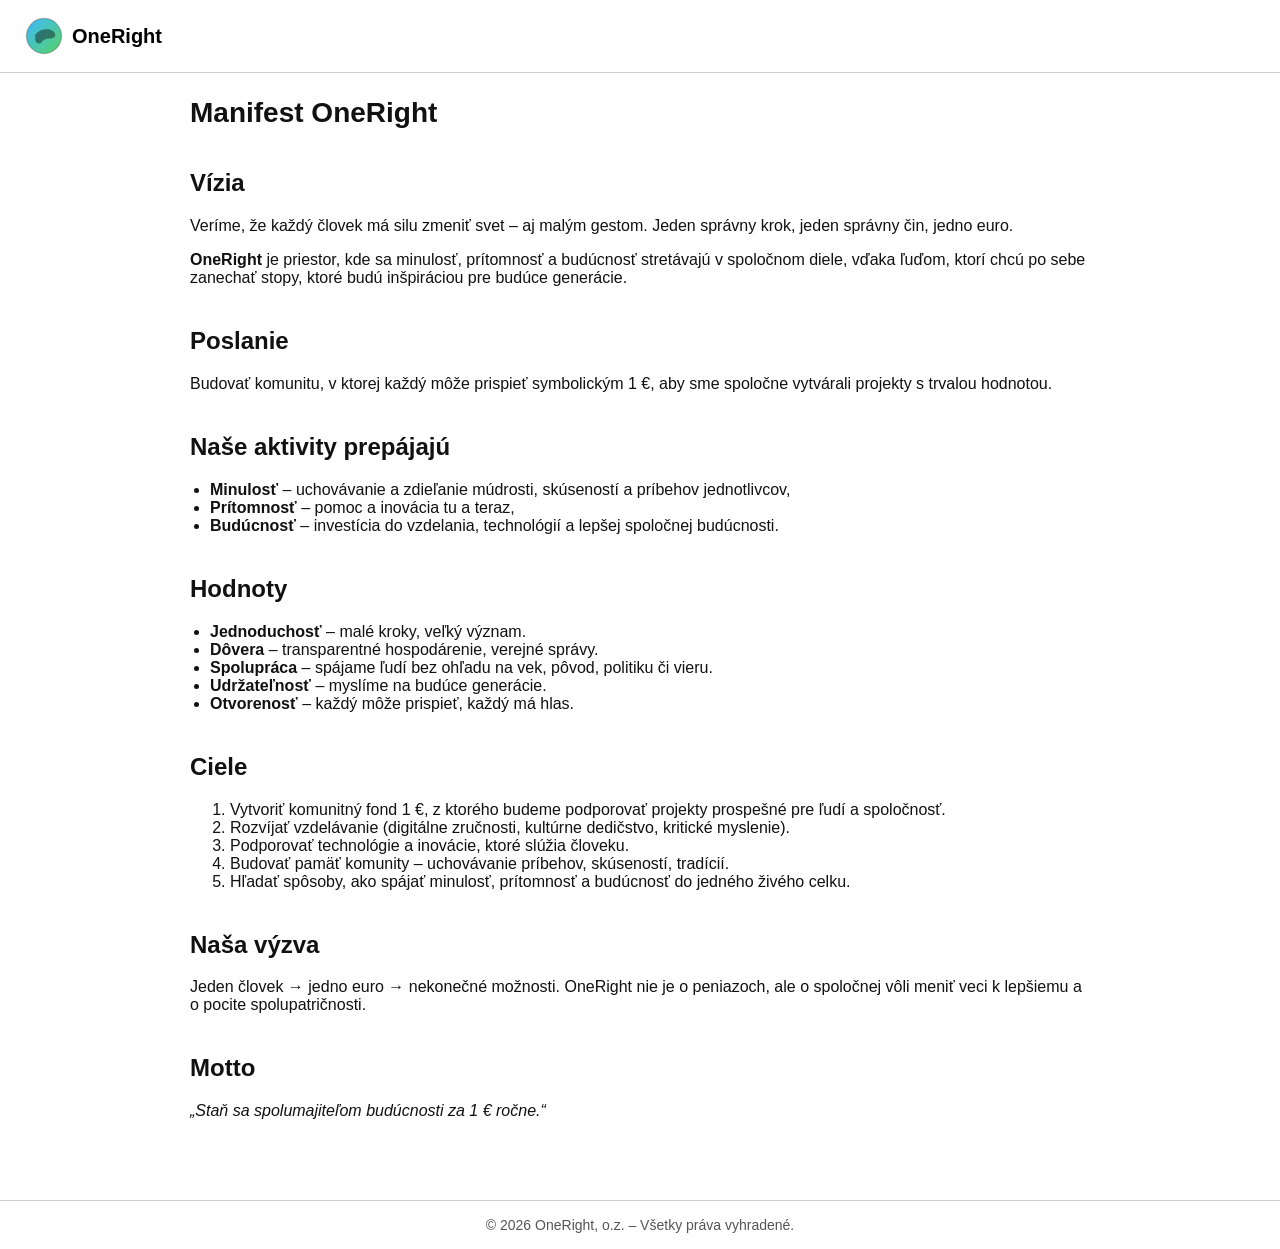
==== index.html @ 9db310a9 "Rename one_right_uvodna_stranka_index.html to index.html" ====
<!doctype html>
<html lang="sk">
<head>
  <meta charset="utf-8" />
  <meta name="viewport" content="width=device-width, initial-scale=1" />
  <title>OneRight | Staň sa spolumajiteľom budúcnosti za 1 € ročne</title>
  <meta name="description" content="Občianske združenie OneRight – komunita, kde sa minulosť, prítomnosť a budúcnosť stretávajú v spoločnom diele. Stačí 1 € ročne." />
  <meta name="theme-color" content="#0f172a" />
  <style>
    body{font-family:Arial, sans-serif; margin:0; background:#fff; color:#111;}
    header{display:flex; justify-content:space-between; align-items:center; padding:16px 24px; border-bottom:1px solid #ccc;}
    .logo{display:flex; align-items:center; text-decoration:none; color:#000; font-weight:700; font-size:20px;}
    .logo svg{width:40px; height:40px; margin-right:8px;}
    main{max-width:900px; margin:auto; padding:24px;}
    h1{font-size:28px; margin-top:0;}
    h2{margin-top:40px;}
    ul{padding-left:20px;}
    footer{margin-top:40px; padding:16px; border-top:1px solid #ccc; font-size:14px; color:#555; text-align:center;}
  </style>
</head>
<body>
  <header>
    <a href="#" class="logo" aria-label="OneRight – domov">
      <!-- Farebné logo O = planéta Zem -->
      <svg viewBox="0 0 64 64" xmlns="http://www.w3.org/2000/svg" aria-hidden="true">
        <defs>
          <linearGradient id="g" x1="0" y1="0" x2="1" y2="1">
            <stop offset="0%" stop-color="#3fb8ff"/>
            <stop offset="100%" stop-color="#56d364"/>
          </linearGradient>
        </defs>
        <circle cx="32" cy="32" r="28" fill="url(#g)" stroke="rgba(0,0,0,.25)" stroke-width="2"/>
        <path d="M18 30c6-8 16-10 24-8 6 2 8 5 8 8 0 5-5 6-10 6s-9 2-12 6-10 2-10-4c0-3 0-6 0-8z" fill="rgba(11,20,13,.45)"/>
      </svg>
      OneRight
    </a>
  </header>

  <main>
    <h1>Manifest OneRight</h1>
    <h2>Vízia</h2>
    <p>Veríme, že každý človek má silu zmeniť svet – aj malým gestom. Jeden správny krok, jeden správny čin, jedno euro.</p>
    <p><strong>OneRight</strong> je priestor, kde sa minulosť, prítomnosť a budúcnosť stretávajú v spoločnom diele, vďaka ľuďom, ktorí chcú po sebe zanechať stopy, ktoré budú inšpiráciou pre budúce generácie.</p>

    <h2>Poslanie</h2>
    <p>Budovať komunitu, v ktorej každý môže prispieť symbolickým 1 €, aby sme spoločne vytvárali projekty s trvalou hodnotou.</p>

    <h2>Naše aktivity prepájajú</h2>
    <ul>
      <li><strong>Minulosť</strong> – uchovávanie a zdieľanie múdrosti, skúseností a príbehov jednotlivcov,</li>
      <li><strong>Prítomnosť</strong> – pomoc a inovácia tu a teraz,</li>
      <li><strong>Budúcnosť</strong> – investícia do vzdelania, technológií a lepšej spoločnej budúcnosti.</li>
    </ul>

    <h2>Hodnoty</h2>
    <ul>
      <li><strong>Jednoduchosť</strong> – malé kroky, veľký význam.</li>
      <li><strong>Dôvera</strong> – transparentné hospodárenie, verejné správy.</li>
      <li><strong>Spolupráca</strong> – spájame ľudí bez ohľadu na vek, pôvod, politiku či vieru.</li>
      <li><strong>Udržateľnosť</strong> – myslíme na budúce generácie.</li>
      <li><strong>Otvorenosť</strong> – každý môže prispieť, každý má hlas.</li>
    </ul>

    <h2>Ciele</h2>
    <ol>
      <li>Vytvoriť komunitný fond 1 €, z ktorého budeme podporovať projekty prospešné pre ľudí a spoločnosť.</li>
      <li>Rozvíjať vzdelávanie (digitálne zručnosti, kultúrne dedičstvo, kritické myslenie).</li>
      <li>Podporovať technológie a inovácie, ktoré slúžia človeku.</li>
      <li>Budovať pamäť komunity – uchovávanie príbehov, skúseností, tradícií.</li>
      <li>Hľadať spôsoby, ako spájať minulosť, prítomnosť a budúcnosť do jedného živého celku.</li>
    </ol>

    <h2>Naša výzva</h2>
    <p>Jeden človek → jedno euro → nekonečné možnosti. OneRight nie je o peniazoch, ale o spoločnej vôli meniť veci k lepšiemu a o pocite spolupatričnosti.</p>

    <h2>Motto</h2>
    <p><em>„Staň sa spolumajiteľom budúcnosti za 1 € ročne.“</em></p>
  </main>

  <footer>
    © <span id="year"></span> OneRight, o.z. – Všetky práva vyhradené.
  </footer>

  <script>
    document.getElementById('year').textContent = new Date().getFullYear();
  </script>
</body>
</html>
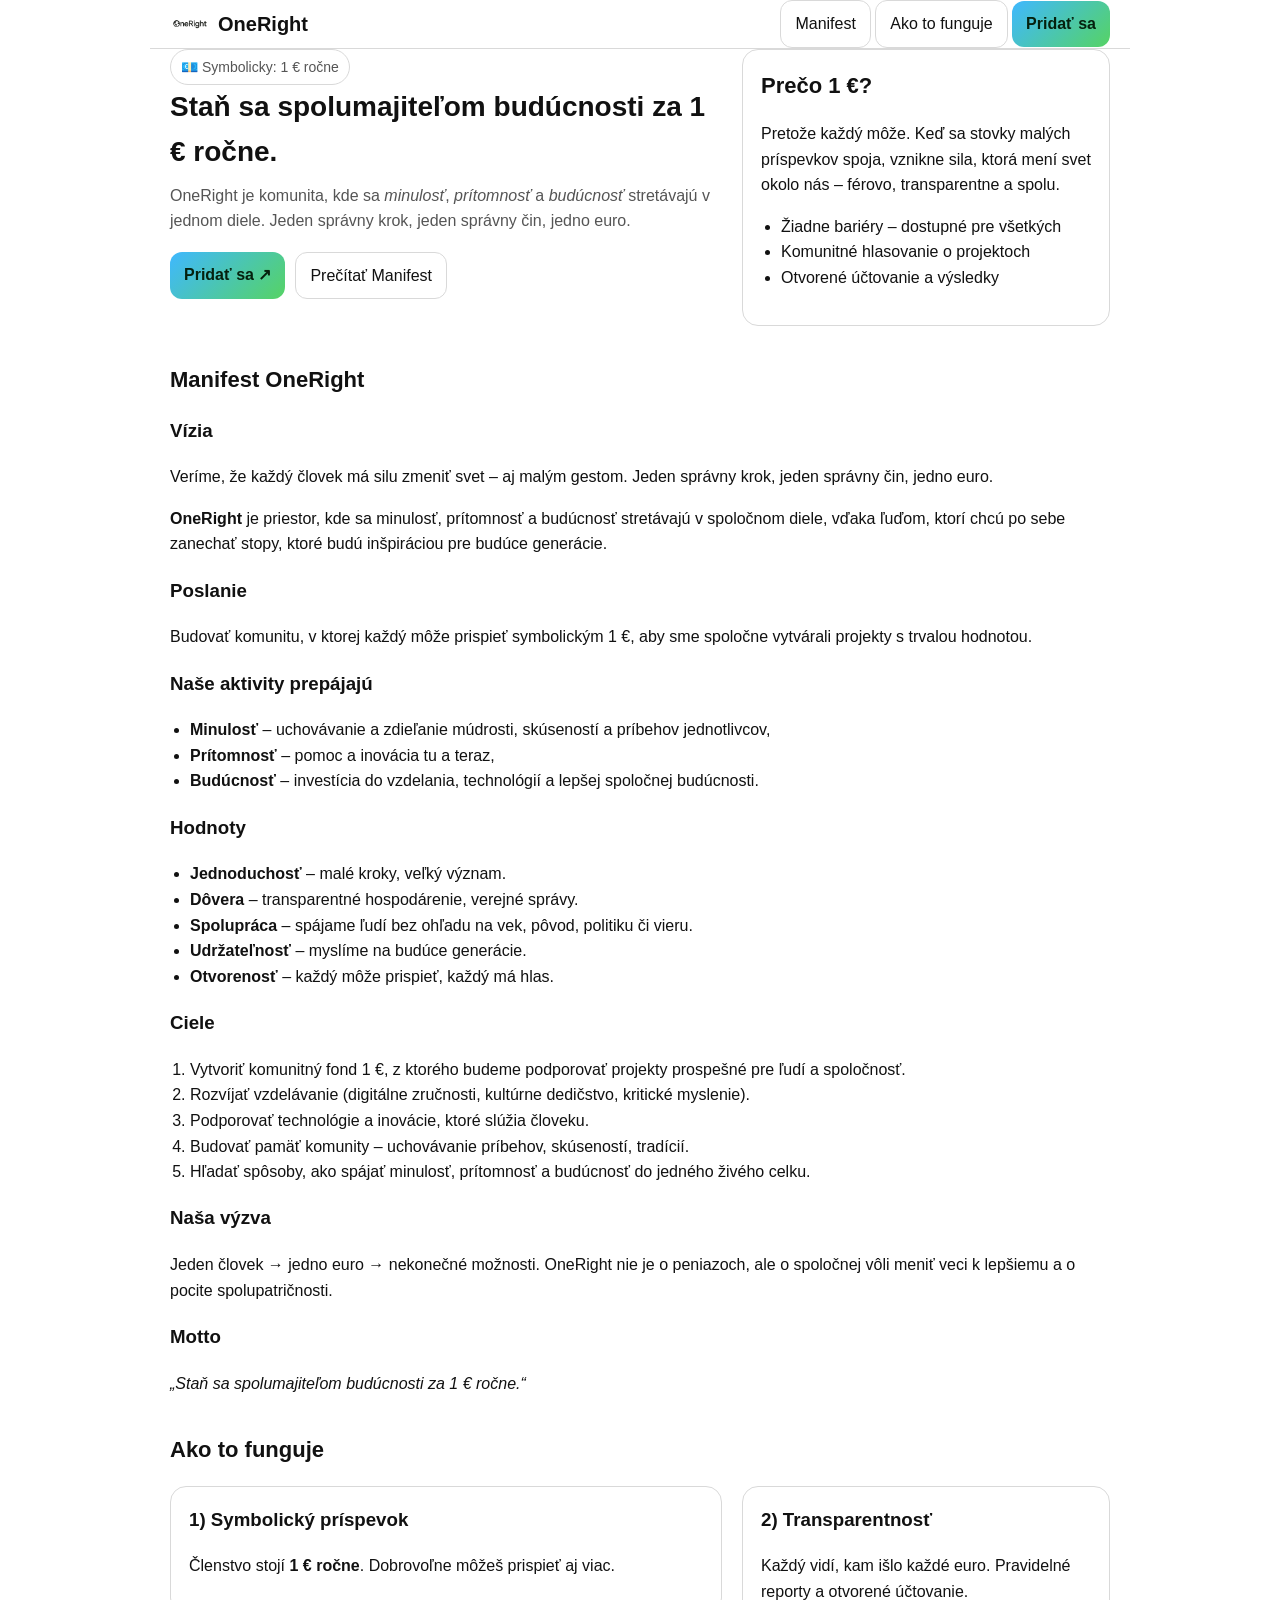
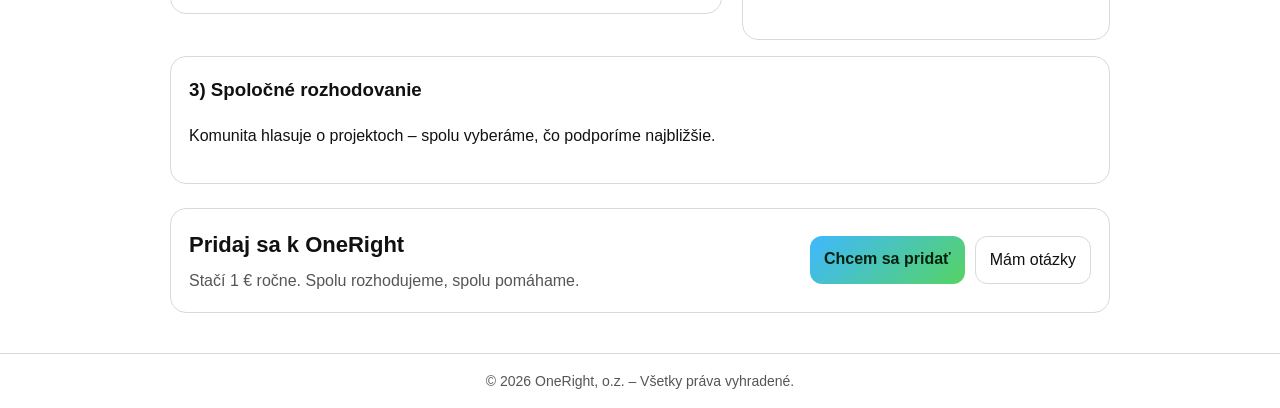
==== commit d7f8273b: "index.html" ====
--- a/index.html
+++ b/index.html
@@ -6,75 +6,146 @@
   <title>OneRight | Staň sa spolumajiteľom budúcnosti za 1 € ročne</title>
   <meta name="description" content="Občianske združenie OneRight – komunita, kde sa minulosť, prítomnosť a budúcnosť stretávajú v spoločnom diele. Stačí 1 € ročne." />
   <meta name="theme-color" content="#0f172a" />
+  <!-- Ak neskôr pridáš favicon.ico, odkomentuj nasledujúci riadok -->
+  <!-- <link rel="icon" href="favicon.ico" type="image/x-icon"> -->
+
   <style>
-    body{font-family:Arial, sans-serif; margin:0; background:#fff; color:#111;}
-    header{display:flex; justify-content:space-between; align-items:center; padding:16px 24px; border-bottom:1px solid #ccc;}
-    .logo{display:flex; align-items:center; text-decoration:none; color:#000; font-weight:700; font-size:20px;}
-    .logo svg{width:40px; height:40px; margin-right:8px;}
-    main{max-width:900px; margin:auto; padding:24px;}
-    h1{font-size:28px; margin-top:0;}
-    h2{margin-top:40px;}
-    ul{padding-left:20px;}
-    footer{margin-top:40px; padding:16px; border-top:1px solid #ccc; font-size:14px; color:#555; text-align:center;}
+    :root{
+      --text:#111;
+      --muted:#555;
+      --border:#d9d9d9;
+      --bg:#ffffff;
+      --brand1:#3fb8ff;
+      --brand2:#56d364;
+      --radius:16px;
+    }
+    *{box-sizing:border-box}
+    body{font-family:Arial,Helvetica,sans-serif;margin:0;background:var(--bg);color:var(--text);line-height:1.6}
+    a{color:inherit}
+    .container{max-width:980px;margin:auto;padding:0 20px}
+    header{display:flex;justify-content:space-between;align-items:center;padding:16px 24px;border-bottom:1px solid var(--border);position:sticky;top:0;background:rgba(255,255,255,.9);backdrop-filter:saturate(1.2) blur(6px);z-index:10}
+    .logo{display:flex;align-items:center;text-decoration:none;font-weight:700;font-size:20px}
+    .logo img{height:40px;width:auto;margin-right:8px;display:block}
+    main{padding:28px 0}
+    h1{font-size:28px;margin:0 0 8px}
+    h2{margin-top:36px;font-size:22px}
+    p.lead{color:var(--muted);margin:8px 0 18px}
+    .pill{display:inline-block;padding:6px 10px;border:1px solid var(--border);border-radius:999px;color:var(--muted);font-size:14px}
+    .card{border:1px solid var(--border);border-radius:var(--radius);padding:18px}
+    .grid-2{display:grid;grid-template-columns:1.2fr .8fr;gap:20px;align-items:start}
+    ul,ol{padding-left:20px}
+    .cta-row{display:flex;gap:10px;flex-wrap:wrap;margin-top:12px}
+    .btn{display:inline-block;padding:10px 14px;border-radius:12px;border:1px solid var(--border);text-decoration:none}
+    .btn.primary{background:linear-gradient(135deg,var(--brand1),var(--brand2));color:#05210e;border:none;font-weight:700}
+    footer{margin-top:40px;border-top:1px solid var(--border);padding:16px;color:var(--muted);text-align:center;font-size:14px}
+    @media (max-width:900px){ .grid-2{grid-template-columns:1fr} }
   </style>
 </head>
 <body>
-  <header>
+  <header class="container">
     <a href="#" class="logo" aria-label="OneRight – domov">
-      <!-- Farebné logo O = planéta Zem -->
-      <svg viewBox="0 0 64 64" xmlns="http://www.w3.org/2000/svg" aria-hidden="true">
-        <defs>
-          <linearGradient id="g" x1="0" y1="0" x2="1" y2="1">
-            <stop offset="0%" stop-color="#3fb8ff"/>
-            <stop offset="100%" stop-color="#56d364"/>
-          </linearGradient>
-        </defs>
-        <circle cx="32" cy="32" r="28" fill="url(#g)" stroke="rgba(0,0,0,.25)" stroke-width="2"/>
-        <path d="M18 30c6-8 16-10 24-8 6 2 8 5 8 8 0 5-5 6-10 6s-9 2-12 6-10 2-10-4c0-3 0-6 0-8z" fill="rgba(11,20,13,.45)"/>
-      </svg>
+      <img src="OneRight_branch.png" alt="OneRight logo">
       OneRight
     </a>
+    <nav>
+      <a class="btn" href="#manifest">Manifest</a>
+      <a class="btn" href="#how">Ako to funguje</a>
+      <a class="btn primary" href="#join">Pridať sa</a>
+    </nav>
   </header>
 
-  <main>
-    <h1>Manifest OneRight</h1>
-    <h2>Vízia</h2>
-    <p>Veríme, že každý človek má silu zmeniť svet – aj malým gestom. Jeden správny krok, jeden správny čin, jedno euro.</p>
-    <p><strong>OneRight</strong> je priestor, kde sa minulosť, prítomnosť a budúcnosť stretávajú v spoločnom diele, vďaka ľuďom, ktorí chcú po sebe zanechať stopy, ktoré budú inšpiráciou pre budúce generácie.</p>
+  <main class="container">
+    <section class="grid-2">
+      <div>
+        <span class="pill">💶 Symbolicky: 1 € ročne</span>
+        <h1>Staň sa spolumajiteľom budúcnosti za 1 € ročne.</h1>
+        <p class="lead">OneRight je komunita, kde sa <em>minulosť</em>, <em>prítomnosť</em> a <em>budúcnosť</em> stretávajú v jednom diele. Jeden správny krok, jeden správny čin, jedno euro.</p>
+        <div class="cta-row">
+          <a class="btn primary" href="#join">Pridať sa ↗</a>
+          <a class="btn" href="#manifest">Prečítať Manifest</a>
+        </div>
+      </div>
+      <aside class="card">
+        <h2 style="margin-top:0">Prečo 1 €?</h2>
+        <p>Pretože každý môže. Keď sa stovky malých príspevkov spoja, vznikne sila, ktorá mení svet okolo nás – férovo, transparentne a spolu.</p>
+        <ul>
+          <li>Žiadne bariéry – dostupné pre všetkých</li>
+          <li>Komunitné hlasovanie o projektoch</li>
+          <li>Otvorené účtovanie a výsledky</li>
+        </ul>
+      </aside>
+    </section>
 
-    <h2>Poslanie</h2>
-    <p>Budovať komunitu, v ktorej každý môže prispieť symbolickým 1 €, aby sme spoločne vytvárali projekty s trvalou hodnotou.</p>
+    <section id="manifest">
+      <h2>Manifest OneRight</h2>
 
-    <h2>Naše aktivity prepájajú</h2>
-    <ul>
-      <li><strong>Minulosť</strong> – uchovávanie a zdieľanie múdrosti, skúseností a príbehov jednotlivcov,</li>
-      <li><strong>Prítomnosť</strong> – pomoc a inovácia tu a teraz,</li>
-      <li><strong>Budúcnosť</strong> – investícia do vzdelania, technológií a lepšej spoločnej budúcnosti.</li>
-    </ul>
+      <h3>Vízia</h3>
+      <p>Veríme, že každý človek má silu zmeniť svet – aj malým gestom. Jeden správny krok, jeden správny čin, jedno euro.</p>
+      <p><strong>OneRight</strong> je priestor, kde sa minulosť, prítomnosť a budúcnosť stretávajú v spoločnom diele, vďaka ľuďom, ktorí chcú po sebe zanechať stopy, ktoré budú inšpiráciou pre budúce generácie.</p>
 
-    <h2>Hodnoty</h2>
-    <ul>
-      <li><strong>Jednoduchosť</strong> – malé kroky, veľký význam.</li>
-      <li><strong>Dôvera</strong> – transparentné hospodárenie, verejné správy.</li>
-      <li><strong>Spolupráca</strong> – spájame ľudí bez ohľadu na vek, pôvod, politiku či vieru.</li>
-      <li><strong>Udržateľnosť</strong> – myslíme na budúce generácie.</li>
-      <li><strong>Otvorenosť</strong> – každý môže prispieť, každý má hlas.</li>
-    </ul>
+      <h3>Poslanie</h3>
+      <p>Budovať komunitu, v ktorej každý môže prispieť symbolickým 1 €, aby sme spoločne vytvárali projekty s trvalou hodnotou.</p>
 
-    <h2>Ciele</h2>
-    <ol>
-      <li>Vytvoriť komunitný fond 1 €, z ktorého budeme podporovať projekty prospešné pre ľudí a spoločnosť.</li>
-      <li>Rozvíjať vzdelávanie (digitálne zručnosti, kultúrne dedičstvo, kritické myslenie).</li>
-      <li>Podporovať technológie a inovácie, ktoré slúžia človeku.</li>
-      <li>Budovať pamäť komunity – uchovávanie príbehov, skúseností, tradícií.</li>
-      <li>Hľadať spôsoby, ako spájať minulosť, prítomnosť a budúcnosť do jedného živého celku.</li>
-    </ol>
+      <h3>Naše aktivity prepájajú</h3>
+      <ul>
+        <li><strong>Minulosť</strong> – uchovávanie a zdieľanie múdrosti, skúseností a príbehov jednotlivcov,</li>
+        <li><strong>Prítomnosť</strong> – pomoc a inovácia tu a teraz,</li>
+        <li><strong>Budúcnosť</strong> – investícia do vzdelania, technológií a lepšej spoločnej budúcnosti.</li>
+      </ul>
 
-    <h2>Naša výzva</h2>
-    <p>Jeden človek → jedno euro → nekonečné možnosti. OneRight nie je o peniazoch, ale o spoločnej vôli meniť veci k lepšiemu a o pocite spolupatričnosti.</p>
+      <h3>Hodnoty</h3>
+      <ul>
+        <li><strong>Jednoduchosť</strong> – malé kroky, veľký význam.</li>
+        <li><strong>Dôvera</strong> – transparentné hospodárenie, verejné správy.</li>
+        <li><strong>Spolupráca</strong> – spájame ľudí bez ohľadu na vek, pôvod, politiku či vieru.</li>
+        <li><strong>Udržateľnosť</strong> – myslíme na budúce generácie.</li>
+        <li><strong>Otvorenosť</strong> – každý môže prispieť, každý má hlas.</li>
+      </ul>
 
-    <h2>Motto</h2>
-    <p><em>„Staň sa spolumajiteľom budúcnosti za 1 € ročne.“</em></p>
+      <h3>Ciele</h3>
+      <ol>
+        <li>Vytvoriť komunitný fond 1 €, z ktorého budeme podporovať projekty prospešné pre ľudí a spoločnosť.</li>
+        <li>Rozvíjať vzdelávanie (digitálne zručnosti, kultúrne dedičstvo, kritické myslenie).</li>
+        <li>Podporovať technológie a inovácie, ktoré slúžia človeku.</li>
+        <li>Budovať pamäť komunity – uchovávanie príbehov, skúseností, tradícií.</li>
+        <li>Hľadať spôsoby, ako spájať minulosť, prítomnosť a budúcnosť do jedného živého celku.</li>
+      </ol>
+
+      <h3>Naša výzva</h3>
+      <p>Jeden človek → jedno euro → nekonečné možnosti. OneRight nie je o peniazoch, ale o spoločnej vôli meniť veci k lepšiemu a o pocite spolupatričnosti.</p>
+
+      <h3>Motto</h3>
+      <p><em>„Staň sa spolumajiteľom budúcnosti za 1 € ročne.“</em></p>
+    </section>
+
+    <section id="how">
+      <h2>Ako to funguje</h2>
+      <div class="grid-2">
+        <div class="card">
+          <h3 style="margin-top:0">1) Symbolický príspevok</h3>
+          <p>Členstvo stojí <strong>1 € ročne</strong>. Dobrovoľne môžeš prispieť aj viac.</p>
+        </div>
+        <div class="card">
+          <h3 style="margin-top:0">2) Transparentnosť</h3>
+          <p>Každý vidí, kam išlo každé euro. Pravidelné reporty a otvorené účtovanie.</p>
+        </div>
+      </div>
+      <div class="card" style="margin-top:16px">
+        <h3 style="margin-top:0">3) Spoločné rozhodovanie</h3>
+        <p>Komunita hlasuje o projektoch – spolu vyberáme, čo podporíme najbližšie.</p>
+      </div>
+    </section>
+
+    <section id="join" class="card" style="margin-top:24px; display:flex; align-items:center; justify-content:space-between; gap:12px; flex-wrap:wrap">
+      <div>
+        <h2 style="margin:0 0 6px">Pridaj sa k OneRight</h2>
+        <p class="lead" style="margin:0">Stačí 1 € ročne. Spolu rozhodujeme, spolu pomáhame.</p>
+      </div>
+      <div class="cta-row" style="margin:0">
+        <a class="btn primary" href="mailto:info@oneright.sk?subject=Chcem%20sa%20prida%C5%A5%20k%20OneRight">Chcem sa pridať</a>
+        <a class="btn" href="mailto:info@oneright.sk?subject=Ot%C3%A1zky%20k%20OneRight">Mám otázky</a>
+      </div>
+    </section>
   </main>
 
   <footer>
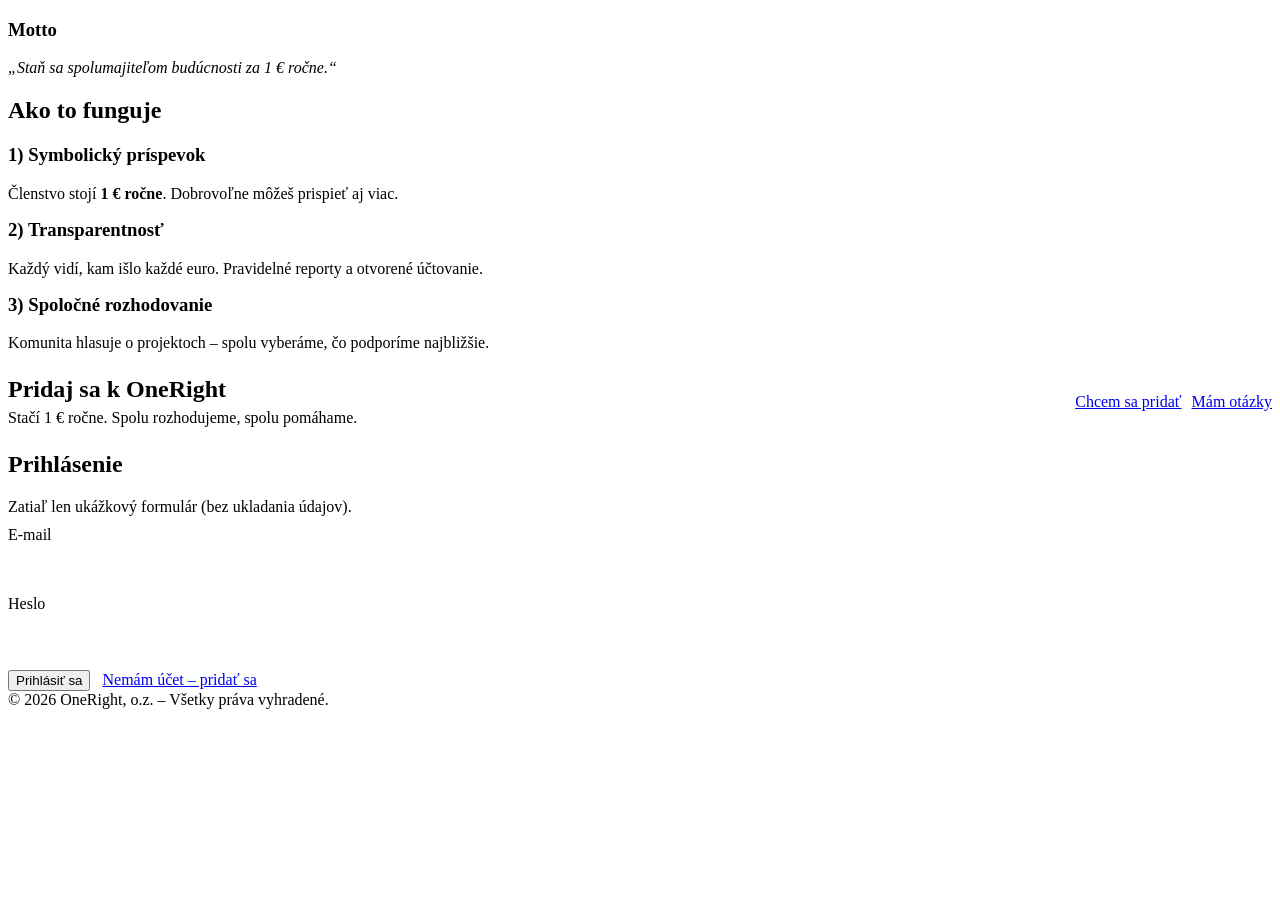
==== commit 7a872c83: "index.html" ====
--- a/index.html
+++ b/index.html
@@ -1,159 +1,66 @@
 <!doctype html>
-<html lang="sk">
-<head>
-  <meta charset="utf-8" />
-  <meta name="viewport" content="width=device-width, initial-scale=1" />
-  <title>OneRight | Staň sa spolumajiteľom budúcnosti za 1 € ročne</title>
-  <meta name="description" content="Občianske združenie OneRight – komunita, kde sa minulosť, prítomnosť a budúcnosť stretávajú v spoločnom diele. Stačí 1 € ročne." />
-  <meta name="theme-color" content="#0f172a" />
-  <!-- Ak neskôr pridáš favicon.ico, odkomentuj nasledujúci riadok -->
-  <!-- <link rel="icon" href="favicon.ico" type="image/x-icon"> -->
+<h3>Motto</h3>
+<p><em>„Staň sa spolumajiteľom budúcnosti za 1 € ročne.“</em></p>
+</section>
 
-  <style>
-    :root{
-      --text:#111;
-      --muted:#555;
-      --border:#d9d9d9;
-      --bg:#ffffff;
-      --brand1:#3fb8ff;
-      --brand2:#56d364;
-      --radius:16px;
-    }
-    *{box-sizing:border-box}
-    body{font-family:Arial,Helvetica,sans-serif;margin:0;background:var(--bg);color:var(--text);line-height:1.6}
-    a{color:inherit}
-    .container{max-width:980px;margin:auto;padding:0 20px}
-    header{display:flex;justify-content:space-between;align-items:center;padding:16px 24px;border-bottom:1px solid var(--border);position:sticky;top:0;background:rgba(255,255,255,.9);backdrop-filter:saturate(1.2) blur(6px);z-index:10}
-    .logo{display:flex;align-items:center;text-decoration:none;font-weight:700;font-size:20px}
-    .logo img{height:40px;width:auto;margin-right:8px;display:block}
-    main{padding:28px 0}
-    h1{font-size:28px;margin:0 0 8px}
-    h2{margin-top:36px;font-size:22px}
-    p.lead{color:var(--muted);margin:8px 0 18px}
-    .pill{display:inline-block;padding:6px 10px;border:1px solid var(--border);border-radius:999px;color:var(--muted);font-size:14px}
-    .card{border:1px solid var(--border);border-radius:var(--radius);padding:18px}
-    .grid-2{display:grid;grid-template-columns:1.2fr .8fr;gap:20px;align-items:start}
-    ul,ol{padding-left:20px}
-    .cta-row{display:flex;gap:10px;flex-wrap:wrap;margin-top:12px}
-    .btn{display:inline-block;padding:10px 14px;border-radius:12px;border:1px solid var(--border);text-decoration:none}
-    .btn.primary{background:linear-gradient(135deg,var(--brand1),var(--brand2));color:#05210e;border:none;font-weight:700}
-    footer{margin-top:40px;border-top:1px solid var(--border);padding:16px;color:var(--muted);text-align:center;font-size:14px}
-    @media (max-width:900px){ .grid-2{grid-template-columns:1fr} }
-  </style>
-</head>
-<body>
-  <header class="container">
-    <a href="#" class="logo" aria-label="OneRight – domov">
-      <img src="OneRight_branch.png" alt="OneRight logo">
-      OneRight
-    </a>
-    <nav>
-      <a class="btn" href="#manifest">Manifest</a>
-      <a class="btn" href="#how">Ako to funguje</a>
-      <a class="btn primary" href="#join">Pridať sa</a>
-    </nav>
-  </header>
 
-  <main class="container">
-    <section class="grid-2">
-      <div>
-        <span class="pill">💶 Symbolicky: 1 € ročne</span>
-        <h1>Staň sa spolumajiteľom budúcnosti za 1 € ročne.</h1>
-        <p class="lead">OneRight je komunita, kde sa <em>minulosť</em>, <em>prítomnosť</em> a <em>budúcnosť</em> stretávajú v jednom diele. Jeden správny krok, jeden správny čin, jedno euro.</p>
-        <div class="cta-row">
-          <a class="btn primary" href="#join">Pridať sa ↗</a>
-          <a class="btn" href="#manifest">Prečítať Manifest</a>
-        </div>
-      </div>
-      <aside class="card">
-        <h2 style="margin-top:0">Prečo 1 €?</h2>
-        <p>Pretože každý môže. Keď sa stovky malých príspevkov spoja, vznikne sila, ktorá mení svet okolo nás – férovo, transparentne a spolu.</p>
-        <ul>
-          <li>Žiadne bariéry – dostupné pre všetkých</li>
-          <li>Komunitné hlasovanie o projektoch</li>
-          <li>Otvorené účtovanie a výsledky</li>
-        </ul>
-      </aside>
-    </section>
+<!-- Ako to funguje -->
+<section id="how">
+<h2>Ako to funguje</h2>
+<div class="grid-2">
+<div class="card">
+<h3 style="margin-top:0">1) Symbolický príspevok</h3>
+<p>Členstvo stojí <strong>1 € ročne</strong>. Dobrovoľne môžeš prispieť aj viac.</p>
+</div>
+<div class="card">
+<h3 style="margin-top:0">2) Transparentnosť</h3>
+<p>Každý vidí, kam išlo každé euro. Pravidelné reporty a otvorené účtovanie.</p>
+</div>
+</div>
+<div class="card" style="margin-top:16px">
+<h3 style="margin-top:0">3) Spoločné rozhodovanie</h3>
+<p>Komunita hlasuje o projektoch – spolu vyberáme, čo podporíme najbližšie.</p>
+</div>
+</section>
 
-    <section id="manifest">
-      <h2>Manifest OneRight</h2>
 
-      <h3>Vízia</h3>
-      <p>Veríme, že každý človek má silu zmeniť svet – aj malým gestom. Jeden správny krok, jeden správny čin, jedno euro.</p>
-      <p><strong>OneRight</strong> je priestor, kde sa minulosť, prítomnosť a budúcnosť stretávajú v spoločnom diele, vďaka ľuďom, ktorí chcú po sebe zanechať stopy, ktoré budú inšpiráciou pre budúce generácie.</p>
+<!-- CTA pridať sa -->
+<section id="join" class="card" style="margin-top:24px; display:flex; align-items:center; justify-content:space-between; gap:12px; flex-wrap:wrap">
+<div>
+<h2 style="margin:0 0 6px">Pridaj sa k OneRight</h2>
+<p class="lead" style="margin:0">Stačí 1 € ročne. Spolu rozhodujeme, spolu pomáhame.</p>
+</div>
+<div style="display:flex; gap:10px; flex-wrap:wrap; margin:0">
+<a class="btn primary" href="mailto:info@oneright.sk?subject=Chcem%20sa%20prida%C5%A5%20k%20OneRight">Chcem sa pridať</a>
+<a class="btn" href="mailto:info@oneright.sk?subject=Ot%C3%A1zky%20k%20OneRight">Mám otázky</a>
+</div>
+</section>
+<!-- Prihlásenie (statické) -->
+<section id="login" class="card" style="margin-top:24px; max-width:560px">
+<h2 style="margin-top:0">Prihlásenie</h2>
+<p class="lead" style="margin:0 0 10px">Zatiaľ len ukážkový formulár (bez ukladania údajov).</p>
+<form onsubmit="event.preventDefault(); alert('Toto je demo prihlásenie. Integrácia príde neskôr.');">
+<label>E‑mail<br>
+<input type="email" required style="width:100%; padding:10px; border:1px solid var(--border); border-radius:10px; margin:6px 0 10px">
+</label>
+<label>Heslo<br>
+<input type="password" required minlength="6" style="width:100%; padding:10px; border:1px solid var(--border); border-radius:10px; margin:6px 0 16px">
+</label>
+<button class="btn primary" type="submit">Prihlásiť sa</button>
+<a class="btn" href="#join" style="margin-left:8px">Nemám účet – pridať sa</a>
+</form>
+</section>
+</main>
 
-      <h3>Poslanie</h3>
-      <p>Budovať komunitu, v ktorej každý môže prispieť symbolickým 1 €, aby sme spoločne vytvárali projekty s trvalou hodnotou.</p>
 
-      <h3>Naše aktivity prepájajú</h3>
-      <ul>
-        <li><strong>Minulosť</strong> – uchovávanie a zdieľanie múdrosti, skúseností a príbehov jednotlivcov,</li>
-        <li><strong>Prítomnosť</strong> – pomoc a inovácia tu a teraz,</li>
-        <li><strong>Budúcnosť</strong> – investícia do vzdelania, technológií a lepšej spoločnej budúcnosti.</li>
-      </ul>
+<footer>
+© <span id="year"></span> OneRight, o.z. – Všetky práva vyhradené.
+</footer>
 
-      <h3>Hodnoty</h3>
-      <ul>
-        <li><strong>Jednoduchosť</strong> – malé kroky, veľký význam.</li>
-        <li><strong>Dôvera</strong> – transparentné hospodárenie, verejné správy.</li>
-        <li><strong>Spolupráca</strong> – spájame ľudí bez ohľadu na vek, pôvod, politiku či vieru.</li>
-        <li><strong>Udržateľnosť</strong> – myslíme na budúce generácie.</li>
-        <li><strong>Otvorenosť</strong> – každý môže prispieť, každý má hlas.</li>
-      </ul>
 
-      <h3>Ciele</h3>
-      <ol>
-        <li>Vytvoriť komunitný fond 1 €, z ktorého budeme podporovať projekty prospešné pre ľudí a spoločnosť.</li>
-        <li>Rozvíjať vzdelávanie (digitálne zručnosti, kultúrne dedičstvo, kritické myslenie).</li>
-        <li>Podporovať technológie a inovácie, ktoré slúžia človeku.</li>
-        <li>Budovať pamäť komunity – uchovávanie príbehov, skúseností, tradícií.</li>
-        <li>Hľadať spôsoby, ako spájať minulosť, prítomnosť a budúcnosť do jedného živého celku.</li>
-      </ol>
-
-      <h3>Naša výzva</h3>
-      <p>Jeden človek → jedno euro → nekonečné možnosti. OneRight nie je o peniazoch, ale o spoločnej vôli meniť veci k lepšiemu a o pocite spolupatričnosti.</p>
-
-      <h3>Motto</h3>
-      <p><em>„Staň sa spolumajiteľom budúcnosti za 1 € ročne.“</em></p>
-    </section>
-
-    <section id="how">
-      <h2>Ako to funguje</h2>
-      <div class="grid-2">
-        <div class="card">
-          <h3 style="margin-top:0">1) Symbolický príspevok</h3>
-          <p>Členstvo stojí <strong>1 € ročne</strong>. Dobrovoľne môžeš prispieť aj viac.</p>
-        </div>
-        <div class="card">
-          <h3 style="margin-top:0">2) Transparentnosť</h3>
-          <p>Každý vidí, kam išlo každé euro. Pravidelné reporty a otvorené účtovanie.</p>
-        </div>
-      </div>
-      <div class="card" style="margin-top:16px">
-        <h3 style="margin-top:0">3) Spoločné rozhodovanie</h3>
-        <p>Komunita hlasuje o projektoch – spolu vyberáme, čo podporíme najbližšie.</p>
-      </div>
-    </section>
-
-    <section id="join" class="card" style="margin-top:24px; display:flex; align-items:center; justify-content:space-between; gap:12px; flex-wrap:wrap">
-      <div>
-        <h2 style="margin:0 0 6px">Pridaj sa k OneRight</h2>
-        <p class="lead" style="margin:0">Stačí 1 € ročne. Spolu rozhodujeme, spolu pomáhame.</p>
-      </div>
-      <div class="cta-row" style="margin:0">
-        <a class="btn primary" href="mailto:info@oneright.sk?subject=Chcem%20sa%20prida%C5%A5%20k%20OneRight">Chcem sa pridať</a>
-        <a class="btn" href="mailto:info@oneright.sk?subject=Ot%C3%A1zky%20k%20OneRight">Mám otázky</a>
-      </div>
-    </section>
-  </main>
-
-  <footer>
-    © <span id="year"></span> OneRight, o.z. – Všetky práva vyhradené.
-  </footer>
-
-  <script>
-    document.getElementById('year').textContent = new Date().getFullYear();
-  </script>
+<script>
+document.getElementById('year').textContent = new Date().getFullYear();
+</script>
 </body>
 </html>
+</html>
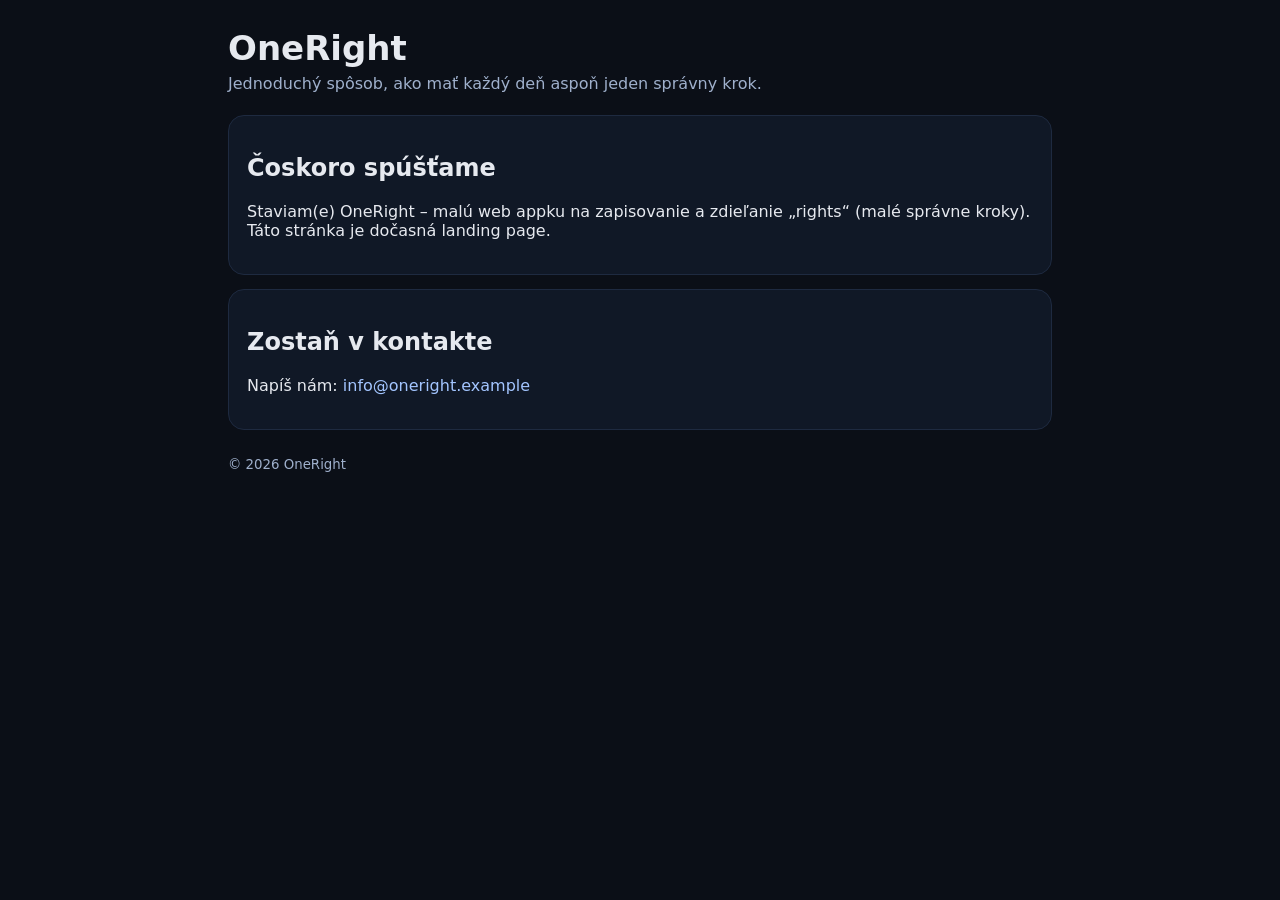
==== commit 3424a006: "index.html" ====
--- a/index.html
+++ b/index.html
@@ -1,66 +1,38 @@
 <!doctype html>
-<h3>Motto</h3>
-<p><em>„Staň sa spolumajiteľom budúcnosti za 1 € ročne.“</em></p>
-</section>
+<html lang="sk">
+<head>
+  <meta charset="utf-8">
+  <meta name="viewport" content="width=device-width, initial-scale=1">
+  <title>OneRight</title>
+  <link rel="stylesheet" href="style.css">
+</head>
+<body>
+  <div class="wrap">
+    <header>
+      <h1>OneRight</h1>
+      <p class="tagline">Jednoduchý spôsob, ako mať každý deň aspoň jeden správny krok.</p>
+    </header>
 
+    <main>
+      <section class="card">
+        <h2>Čoskoro spúšťame</h2>
+        <p>Staviam(e) OneRight – malú web appku na zapisovanie a zdieľanie „rights“ (malé správne kroky). 
+        Táto stránka je dočasná landing page.</p>
+      </section>
 
-<!-- Ako to funguje -->
-<section id="how">
-<h2>Ako to funguje</h2>
-<div class="grid-2">
-<div class="card">
-<h3 style="margin-top:0">1) Symbolický príspevok</h3>
-<p>Členstvo stojí <strong>1 € ročne</strong>. Dobrovoľne môžeš prispieť aj viac.</p>
-</div>
-<div class="card">
-<h3 style="margin-top:0">2) Transparentnosť</h3>
-<p>Každý vidí, kam išlo každé euro. Pravidelné reporty a otvorené účtovanie.</p>
-</div>
-</div>
-<div class="card" style="margin-top:16px">
-<h3 style="margin-top:0">3) Spoločné rozhodovanie</h3>
-<p>Komunita hlasuje o projektoch – spolu vyberáme, čo podporíme najbližšie.</p>
-</div>
-</section>
+      <section class="card">
+        <h2>Zostaň v kontakte</h2>
+        <p>Napíš nám: <a href="mailto:info@oneright.example">info@oneright.example</a></p>
+      </section>
+    </main>
 
-
-<!-- CTA pridať sa -->
-<section id="join" class="card" style="margin-top:24px; display:flex; align-items:center; justify-content:space-between; gap:12px; flex-wrap:wrap">
-<div>
-<h2 style="margin:0 0 6px">Pridaj sa k OneRight</h2>
-<p class="lead" style="margin:0">Stačí 1 € ročne. Spolu rozhodujeme, spolu pomáhame.</p>
-</div>
-<div style="display:flex; gap:10px; flex-wrap:wrap; margin:0">
-<a class="btn primary" href="mailto:info@oneright.sk?subject=Chcem%20sa%20prida%C5%A5%20k%20OneRight">Chcem sa pridať</a>
-<a class="btn" href="mailto:info@oneright.sk?subject=Ot%C3%A1zky%20k%20OneRight">Mám otázky</a>
-</div>
-</section>
-<!-- Prihlásenie (statické) -->
-<section id="login" class="card" style="margin-top:24px; max-width:560px">
-<h2 style="margin-top:0">Prihlásenie</h2>
-<p class="lead" style="margin:0 0 10px">Zatiaľ len ukážkový formulár (bez ukladania údajov).</p>
-<form onsubmit="event.preventDefault(); alert('Toto je demo prihlásenie. Integrácia príde neskôr.');">
-<label>E‑mail<br>
-<input type="email" required style="width:100%; padding:10px; border:1px solid var(--border); border-radius:10px; margin:6px 0 10px">
-</label>
-<label>Heslo<br>
-<input type="password" required minlength="6" style="width:100%; padding:10px; border:1px solid var(--border); border-radius:10px; margin:6px 0 16px">
-</label>
-<button class="btn primary" type="submit">Prihlásiť sa</button>
-<a class="btn" href="#join" style="margin-left:8px">Nemám účet – pridať sa</a>
-</form>
-</section>
-</main>
-
-
-<footer>
-© <span id="year"></span> OneRight, o.z. – Všetky práva vyhradené.
-</footer>
-
-
-<script>
-document.getElementById('year').textContent = new Date().getFullYear();
-</script>
+    <footer>
+      <small>© <span id="y"></span> OneRight</small>
+    </footer>
+  </div>
+  <script>
+    // doplní aktuálny rok do pätičky
+    document.getElementById('y').textContent = new Date().getFullYear();
+  </script>
 </body>
 </html>
-</html>
--- a/style.css
+++ b/style.css
@@ -0,0 +1,9 @@
+:root { --bg:#0b0f17; --fg:#e6e9ef; --card:#101826; --b:#1e2a40; --muted:#9fb0cc; }
+* { box-sizing: border-box; }
+body { margin:0; background:var(--bg); color:var(--fg); font-family: system-ui, -apple-system, Segoe UI, Roboto, sans-serif; }
+.wrap { max-width: 880px; margin: 0 auto; padding: 28px; }
+header h1 { margin: 0 0 6px; font-size: 34px; }
+.tagline { color: var(--muted); margin: 0 0 22px; }
+.card { background: var(--card); border:1px solid var(--b); border-radius:16px; padding:18px; margin: 14px 0; }
+a { color:#a3c5ff; text-decoration:none; }
+footer { margin-top: 24px; color: var(--muted); }
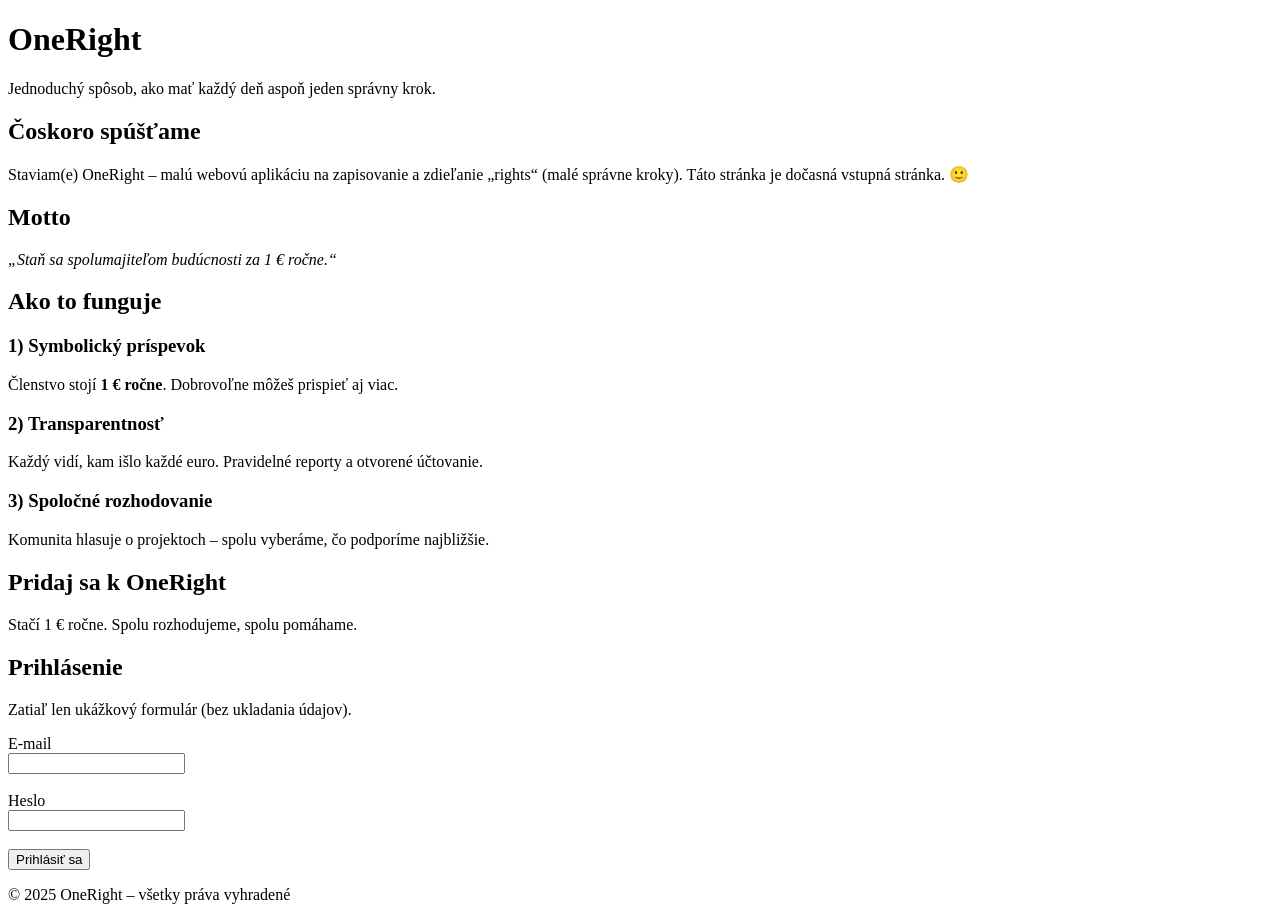
==== commit a218bfbe: "index.html" ====
--- a/index.html
+++ b/index.html
@@ -4,7 +4,7 @@
   <meta charset="utf-8">
   <meta name="viewport" content="width=device-width, initial-scale=1">
   <title>OneRight</title>
-  <link rel="stylesheet" href="style.css">
+  <link rel="stylesheet" href="štýl.css">
 </head>
 <body>
   <div class="wrap">
@@ -16,23 +16,50 @@
     <main>
       <section class="card">
         <h2>Čoskoro spúšťame</h2>
-        <p>Staviam(e) OneRight – malú web appku na zapisovanie a zdieľanie „rights“ (malé správne kroky). 
-        Táto stránka je dočasná landing page.</p>
+        <p>Staviam(e) OneRight – malú webovú aplikáciu na zapisovanie a zdieľanie „rights“ (malé správne kroky).
+        Táto stránka je dočasná vstupná stránka. 🙂</p>
       </section>
 
       <section class="card">
-        <h2>Zostaň v kontakte</h2>
-        <p>Napíš nám: <a href="mailto:info@oneright.example">info@oneright.example</a></p>
+        <h2>Motto</h2>
+        <p><em>„Staň sa spolumajiteľom budúcnosti za 1 € ročne.“</em></p>
+      </section>
+
+      <section class="card">
+        <h2>Ako to funguje</h2>
+        <h3>1) Symbolický príspevok</h3>
+        <p>Členstvo stojí <strong>1 € ročne</strong>. Dobrovoľne môžeš prispieť aj viac.</p>
+
+        <h3>2) Transparentnosť</h3>
+        <p>Každý vidí, kam išlo každé euro. Pravidelné reporty a otvorené účtovanie.</p>
+
+        <h3>3) Spoločné rozhodovanie</h3>
+        <p>Komunita hlasuje o projektoch – spolu vyberáme, čo podporíme najbližšie.</p>
+      </section>
+
+      <section class="card">
+        <h2>Pridaj sa k OneRight</h2>
+        <p>Stačí 1 € ročne. Spolu rozhodujeme, spolu pomáhame.</p>
+      </section>
+
+      <section class="card">
+        <h2>Prihlásenie</h2>
+        <p>Zatiaľ len ukážkový formulár (bez ukladania údajov).</p>
+        <form>
+          <label for="email">E-mail</label><br>
+          <input type="email" id="email" name="email"><br><br>
+
+          <label for="password">Heslo</label><br>
+          <input type="password" id="password" name="password"><br><br>
+
+          <button type="submit">Prihlásiť sa</button>
+        </form>
       </section>
     </main>
 
     <footer>
-      <small>© <span id="y"></span> OneRight</small>
+      <p>&copy; 2025 OneRight – všetky práva vyhradené</p>
     </footer>
   </div>
-  <script>
-    // doplní aktuálny rok do pätičky
-    document.getElementById('y').textContent = new Date().getFullYear();
-  </script>
 </body>
 </html>
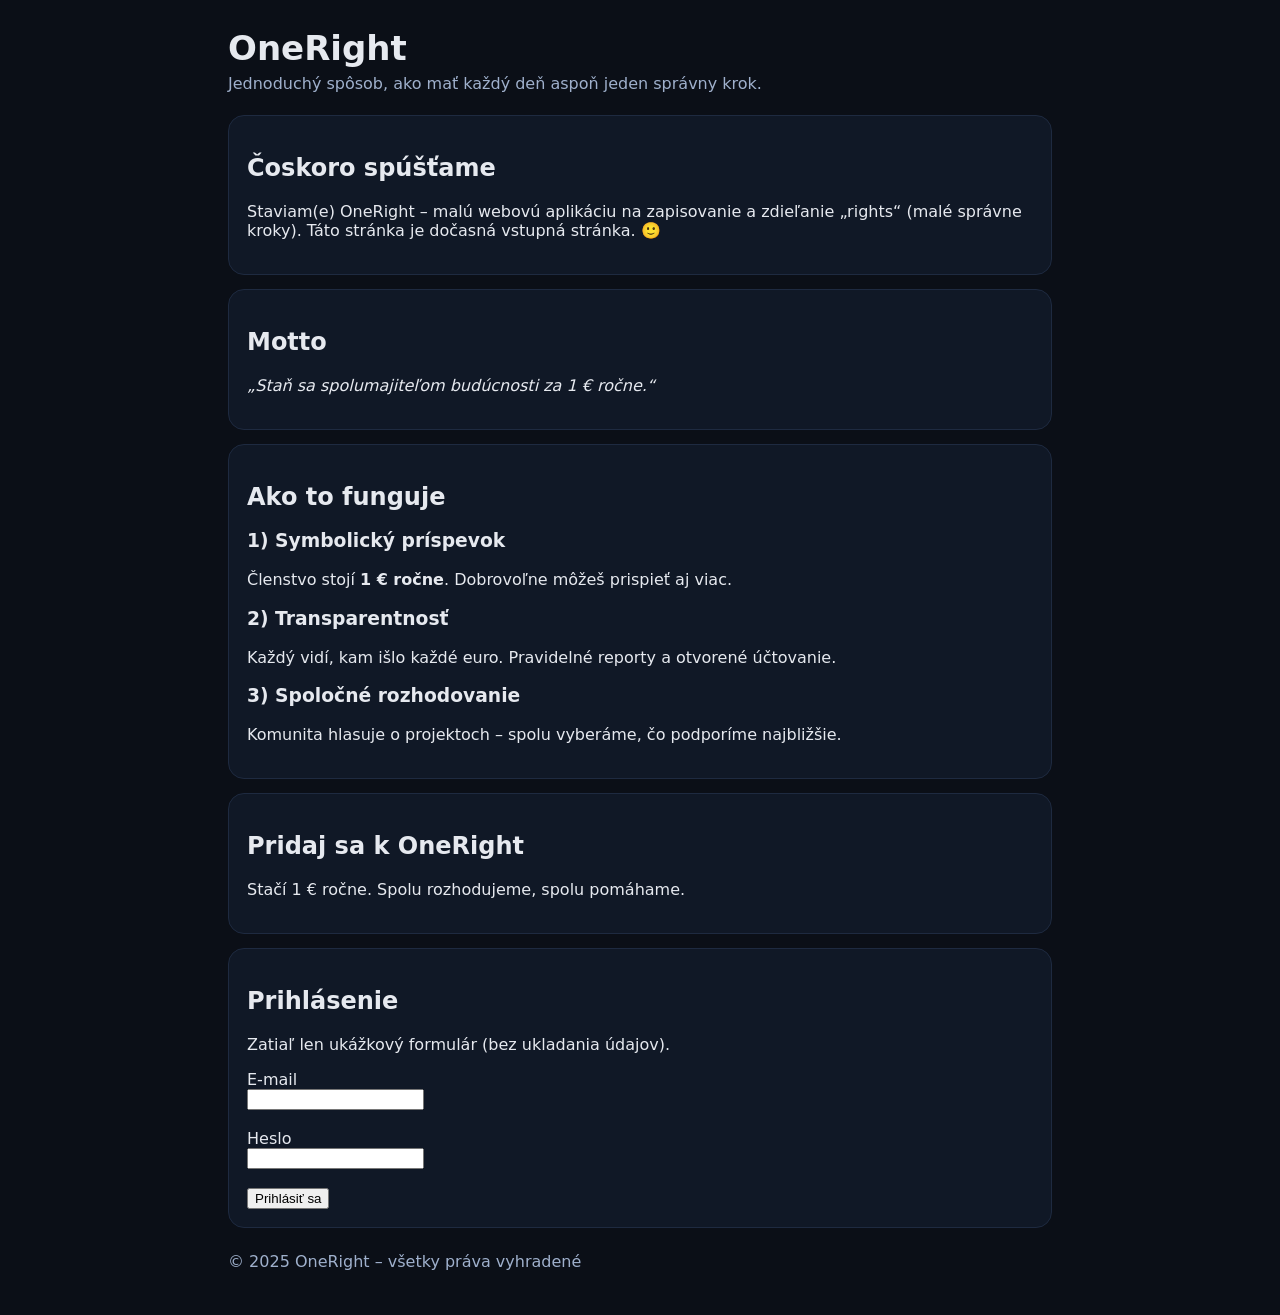
==== commit e118d72d: "index.html" ====
--- a/index.html
+++ b/index.html
@@ -4,7 +4,7 @@
   <meta charset="utf-8">
   <meta name="viewport" content="width=device-width, initial-scale=1">
   <title>OneRight</title>
-  <link rel="stylesheet" href="štýl.css">
+  <link rel="stylesheet" href="style.css">
 </head>
 <body>
   <div class="wrap">
--- a/style.css
+++ b/style.css
@@ -0,0 +1,9 @@
+:root { --bg:#0b0f17; --fg:#e6e9ef; --card:#101826; --b:#1e2a40; --muted:#9fb0cc; }
+* { box-sizing: border-box; }
+body { margin:0; background:var(--bg); color:var(--fg); font-family: system-ui, -apple-system, Segoe UI, Roboto, sans-serif; }
+.wrap { max-width: 880px; margin: 0 auto; padding: 28px; }
+header h1 { margin: 0 0 6px; font-size: 34px; }
+.tagline { color: var(--muted); margin: 0 0 22px; }
+.card { background: var(--card); border:1px solid var(--b); border-radius:16px; padding:18px; margin: 14px 0; }
+a { color:#a3c5ff; text-decoration:none; }
+footer { margin-top: 24px; color: var(--muted); }
